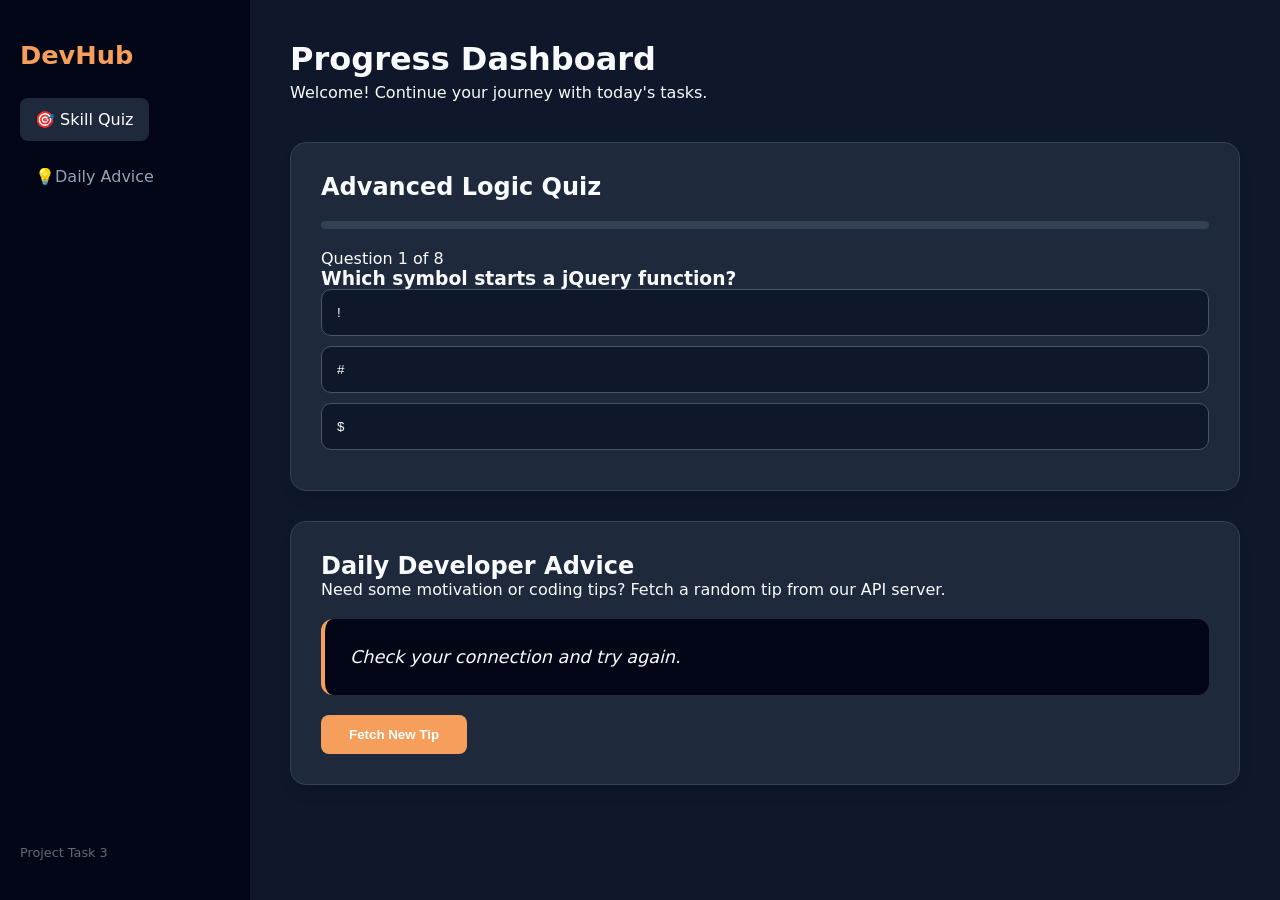
==== task3/index.html @ 41f7eea9 "task3" ====
<!DOCTYPE html>
<html lang="en">
<head>
    <meta charset="UTF-8">
    <meta name="viewport" content="width=device-width, initial-scale=1.0">
    <title>DevHub | Learning Dashboard</title>
    <link rel="stylesheet" href="style.css">
</head>
<body>

    <div class="app-container">
        <aside class="side-nav">
            <div class="logo">Dev<b>Hub</b></div>
            <nav>
                <a href="#quiz-box" class="nav-item active">🎯 Skill Quiz</a>
                <br>
                <br>
                <br>
                <a href="#advice-box" class="nav-item">💡Daily Advice</a>
            </nav>
            <div class="footer-note">Project Task 3</div>
        </aside>
        <main class="main-content">
            <header class="header">
                <h1>Progress Dashboard</h1>
                <p>Welcome! Continue your journey with today's tasks.</p>
            </header>

           
            <section id="quiz-box" class="glass-card">
                <div class="card-header">
                    <h2>Advanced Logic Quiz</h2>
                    <div class="progress-container">
                        <div id="status-bar"></div>
                    </div>
                </div>

                <div id="quiz-ui">
                    <p id="q-count">Question 1 of 8</p>
                    <h3 id="question-text">Loading question...</h3>
                    <div id="options-list">
                    </div>
                </div>

                <div id="results" class="hide">
                    <div class="trophy-icon">🏆</div>
                    <h3>Assessment Complete</h3>
                    <p id="score-display"></p>
                    <button class="action-btn" onclick="resetQuiz()">Restart Assessment</button>
                </div>
            </section>
            <section id="advice-box" class="glass-card">
                <h2>Daily Developer Advice</h2>
                <p>Need some motivation or coding tips? Fetch a random tip from our API server.</p>
                
                <div class="advice-display">
                    <p id="advice-text">"Click the button to load some wisdom."</p>
                </div>
                
                <button class="action-btn purple" onclick="getDailyAdvice()" id="advice-btn">Fetch New Tip</button>
            </section>
        </main>
    </div>

    <script src="script.js"></script>
</body>
</html>
---- task3/style.css ----
:root {
    --bg-main: #0f172a;
    --sidebar-bg: #020617;
    --card-bg: #1e293b;
    --accent: #f69f5c;
    --text-white: #f8fafc;
    --text-dim: #94a3b8;
}

* { box-sizing: border-box; margin: 0; padding: 0; }
body { font-family: 'Inter', system-ui, sans-serif; background: var(--bg-main); color: var(--text-white); }

.app-container { display: flex; min-height: 100vh; }

.side-nav {
    width: 250px;
    background: var(--sidebar-bg);
    padding: 40px 20px;
    display: flex;
    flex-direction: column;
}
.logo { font-size: 1.6rem; margin-bottom: 40px; color: var(--accent); font-weight: bold; }
.nav-item {
    padding: 12px 15px;
    color: var(--text-dim);
    text-decoration: none;
    border-radius: 8px;
    margin-bottom: 8px;
    transition: 0.3s;
}
.nav-item.active, .nav-item:hover { background: #1e293b; color: white; }
.footer-note { margin-top: auto; font-size: 0.8rem; opacity: 0.4; }

.main-content { flex: 1; padding: 40px; }
.header { margin-bottom: 40px; }
.header h1 { font-size: 2rem; margin-bottom: 5px; }

.glass-card {
    background: var(--card-bg);
    padding: 30px;
    border-radius: 16px;
    margin-bottom: 30px;
    border: 1px solid #334155;
    box-shadow: 0 10px 15px -3px rgba(0, 0, 0, 0.1);
}
.progress-container { background: #334155; height: 8px; border-radius: 4px; margin: 20px 0; }
#status-bar { background: var(--accent); height: 100%; width: 0%; border-radius: 4px; transition: 0.4s ease; }

.option-btn {
    display: block; width: 100%;
    padding: 15px; margin-bottom: 10px;
    background: #0f172a; border: 1px solid #475569;
    color: white; text-align: left;
    border-radius: 10px; cursor: pointer; transition: 0.2s;
}
.option-btn:hover { border-color: var(--accent); background: #1e293b; }

.advice-display {
    background: #020617;
    padding: 25px;
    border-radius: 12px;
    margin: 20px 0;
    border-left: 4px solid var(--accent);
}
#advice-text { font-style: italic; font-size: 1.1rem; line-height: 1.5; }

.action-btn {
    padding: 12px 28px; border: none; border-radius: 8px;
    font-weight: 600; cursor: pointer; background: #475569; color: white;
}
.action-btn.purple { background: var(--accent); }
.action-btn:hover { opacity: 0.9; }

.hide { display: none; }
.trophy-icon { font-size: 3rem; margin-bottom: 10px; }

@media (max-width: 850px) {
    .app-container { flex-direction: column; }
    .side-nav { width: 100%; height: auto; padding: 20px; flex-direction: row; align-items: center; justify-content: space-between; }
    .logo, .footer-note { margin-bottom: 0; }
    .main-content { padding: 20px; }
}
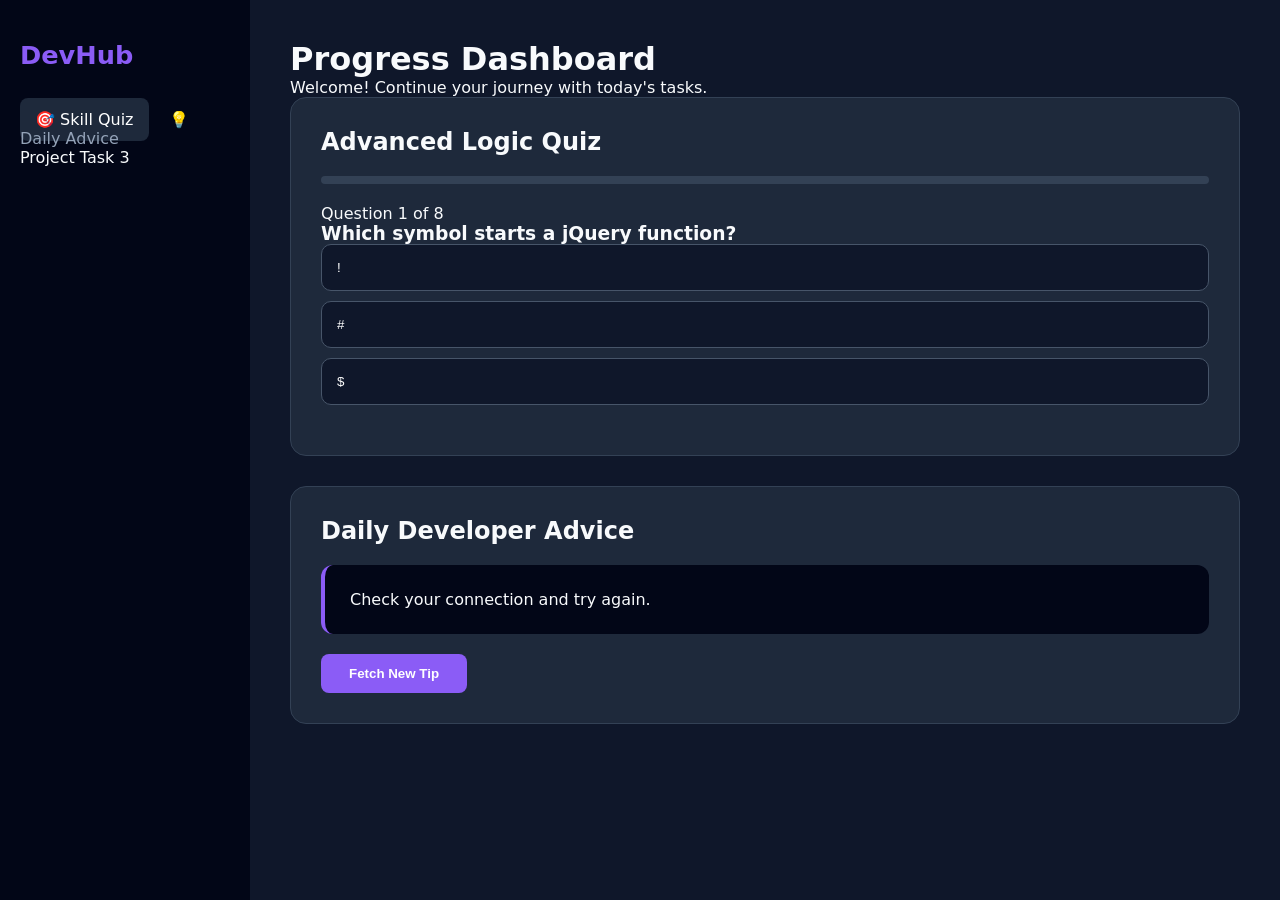
==== commit b47710aa: "task2" ====
--- a/task3/index.html
+++ b/task3/index.html
@@ -3,30 +3,30 @@
 <head>
     <meta charset="UTF-8">
     <meta name="viewport" content="width=device-width, initial-scale=1.0">
-    <title>DevHub | Learning Dashboard</title>
+    <title>DevHub | Dashboard</title>
     <link rel="stylesheet" href="style.css">
 </head>
 <body>
 
     <div class="app-container">
+    
         <aside class="side-nav">
             <div class="logo">Dev<b>Hub</b></div>
             <nav>
                 <a href="#quiz-box" class="nav-item active">🎯 Skill Quiz</a>
-                <br>
-                <br>
-                <br>
-                <a href="#advice-box" class="nav-item">💡Daily Advice</a>
+                <a href="#advice-box" class="nav-item">💡 Daily Advice</a>
             </nav>
             <div class="footer-note">Project Task 3</div>
         </aside>
+
+        
         <main class="main-content">
             <header class="header">
                 <h1>Progress Dashboard</h1>
                 <p>Welcome! Continue your journey with today's tasks.</p>
             </header>
 
-           
+            
             <section id="quiz-box" class="glass-card">
                 <div class="card-header">
                     <h2>Advanced Logic Quiz</h2>
@@ -38,7 +38,11 @@
                 <div id="quiz-ui">
                     <p id="q-count">Question 1 of 8</p>
                     <h3 id="question-text">Loading question...</h3>
-                    <div id="options-list">
+                    <div id="options-list"></div>
+                    
+                
+                    <div class="quiz-controls">
+                        <button id="next-btn" class="action-btn purple hide" onclick="nextQuestion()">Next Question</button>
                     </div>
                 </div>
 
@@ -49,14 +53,13 @@
                     <button class="action-btn" onclick="resetQuiz()">Restart Assessment</button>
                 </div>
             </section>
+
+        
             <section id="advice-box" class="glass-card">
                 <h2>Daily Developer Advice</h2>
-                <p>Need some motivation or coding tips? Fetch a random tip from our API server.</p>
-                
                 <div class="advice-display">
                     <p id="advice-text">"Click the button to load some wisdom."</p>
                 </div>
-                
                 <button class="action-btn purple" onclick="getDailyAdvice()" id="advice-btn">Fetch New Tip</button>
             </section>
         </main>
--- a/task3/style.css
+++ b/task3/style.css
@@ -2,7 +2,9 @@
     --bg-main: #0f172a;
     --sidebar-bg: #020617;
     --card-bg: #1e293b;
-    --accent: #f69f5c;
+    --accent: #8b5cf6;
+    --success: #10b981; 
+    --error: #ef4444;   
     --text-white: #f8fafc;
     --text-dim: #94a3b8;
 }
@@ -12,71 +14,36 @@
 
 .app-container { display: flex; min-height: 100vh; }
 
-.side-nav {
-    width: 250px;
-    background: var(--sidebar-bg);
-    padding: 40px 20px;
-    display: flex;
-    flex-direction: column;
-}
+.side-nav { width: 250px; background: var(--sidebar-bg); padding: 40px 20px; display: flex; flex-direction: column; }
 .logo { font-size: 1.6rem; margin-bottom: 40px; color: var(--accent); font-weight: bold; }
-.nav-item {
-    padding: 12px 15px;
-    color: var(--text-dim);
-    text-decoration: none;
-    border-radius: 8px;
-    margin-bottom: 8px;
-    transition: 0.3s;
-}
+
+.nav-item { padding: 12px 15px; color: var(--text-dim); text-decoration: none; border-radius: 8px; margin-bottom: 8px; transition: 0.3s; }
 .nav-item.active, .nav-item:hover { background: #1e293b; color: white; }
-.footer-note { margin-top: auto; font-size: 0.8rem; opacity: 0.4; }
 
 .main-content { flex: 1; padding: 40px; }
-.header { margin-bottom: 40px; }
-.header h1 { font-size: 2rem; margin-bottom: 5px; }
+.glass-card { background: var(--card-bg); padding: 30px; border-radius: 16px; margin-bottom: 30px; border: 1px solid #334155; }
 
-.glass-card {
-    background: var(--card-bg);
-    padding: 30px;
-    border-radius: 16px;
-    margin-bottom: 30px;
-    border: 1px solid #334155;
-    box-shadow: 0 10px 15px -3px rgba(0, 0, 0, 0.1);
-}
 .progress-container { background: #334155; height: 8px; border-radius: 4px; margin: 20px 0; }
 #status-bar { background: var(--accent); height: 100%; width: 0%; border-radius: 4px; transition: 0.4s ease; }
 
 .option-btn {
-    display: block; width: 100%;
-    padding: 15px; margin-bottom: 10px;
+    display: block; width: 100%; padding: 15px; margin-bottom: 10px;
     background: #0f172a; border: 1px solid #475569;
-    color: white; text-align: left;
-    border-radius: 10px; cursor: pointer; transition: 0.2s;
+    color: white; text-align: left; border-radius: 10px; cursor: pointer; transition: 0.2s;
 }
-.option-btn:hover { border-color: var(--accent); background: #1e293b; }
 
-.advice-display {
-    background: #020617;
-    padding: 25px;
-    border-radius: 12px;
-    margin: 20px 0;
-    border-left: 4px solid var(--accent);
-}
-#advice-text { font-style: italic; font-size: 1.1rem; line-height: 1.5; }
+.correct { background-color: var(--success) !important; border-color: #059669 !important; }
+.wrong { background-color: var(--error) !important; border-color: #b91c1c !important; }
+.disabled-btn { pointer-events: none; opacity: 0.7; }
 
-.action-btn {
-    padding: 12px 28px; border: none; border-radius: 8px;
-    font-weight: 600; cursor: pointer; background: #475569; color: white;
-}
+.quiz-controls { margin-top: 20px; text-align: right; }
+.advice-display { background: #020617; padding: 25px; border-radius: 12px; margin: 20px 0; border-left: 4px solid var(--accent); }
+
+.action-btn { padding: 12px 28px; border: none; border-radius: 8px; font-weight: 600; cursor: pointer; background: #475569; color: white; }
 .action-btn.purple { background: var(--accent); }
-.action-btn:hover { opacity: 0.9; }
-
 .hide { display: none; }
-.trophy-icon { font-size: 3rem; margin-bottom: 10px; }
 
 @media (max-width: 850px) {
     .app-container { flex-direction: column; }
-    .side-nav { width: 100%; height: auto; padding: 20px; flex-direction: row; align-items: center; justify-content: space-between; }
-    .logo, .footer-note { margin-bottom: 0; }
-    .main-content { padding: 20px; }
+    .side-nav { width: 100%; height: auto; flex-direction: row; justify-content: space-between; }
 }
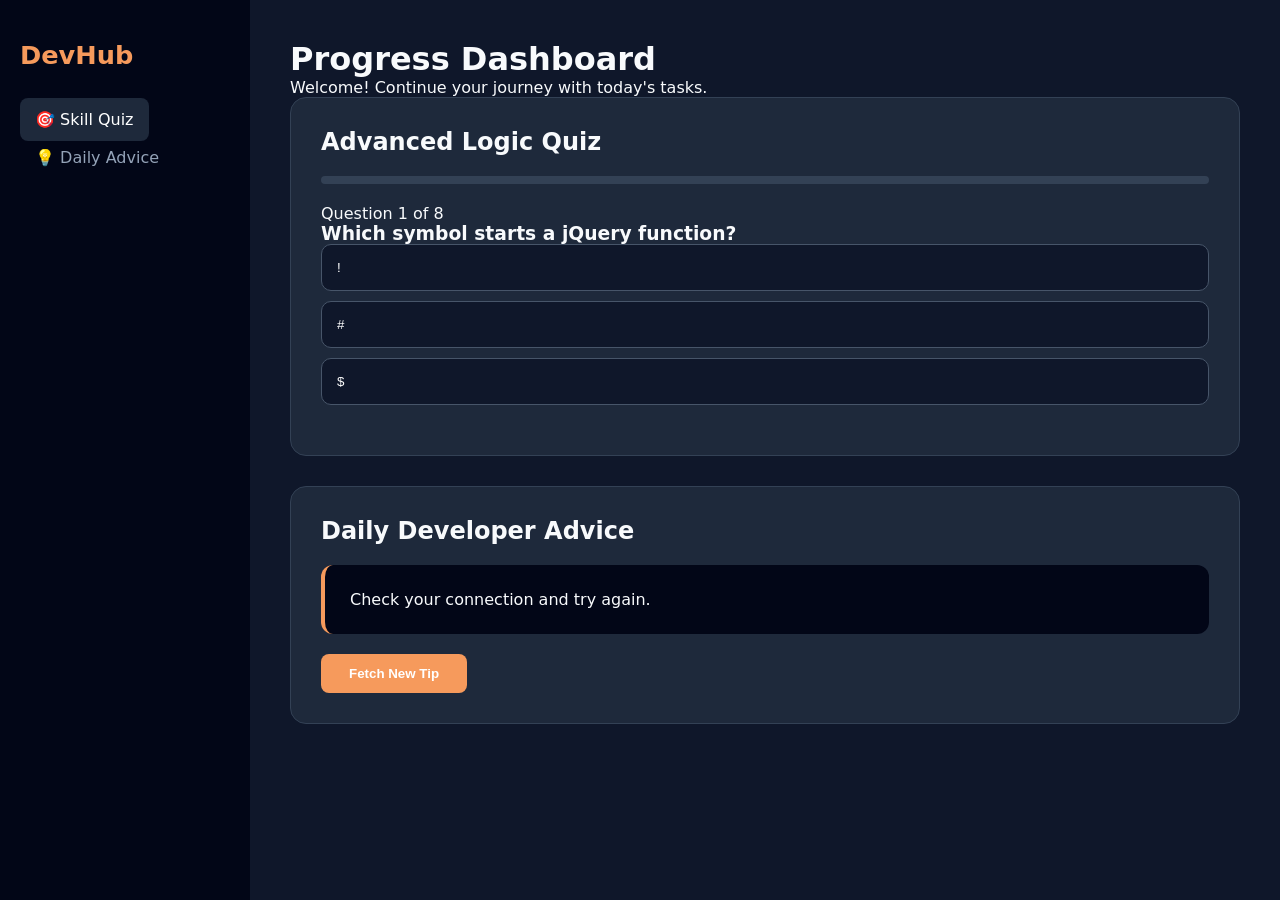
==== commit c97bca55: "task3" ====
--- a/task3/index.html
+++ b/task3/index.html
@@ -7,26 +7,22 @@
     <link rel="stylesheet" href="style.css">
 </head>
 <body>
-
     <div class="app-container">
-    
         <aside class="side-nav">
             <div class="logo">Dev<b>Hub</b></div>
             <nav>
                 <a href="#quiz-box" class="nav-item active">🎯 Skill Quiz</a>
+                <br><br>
                 <a href="#advice-box" class="nav-item">💡 Daily Advice</a>
             </nav>
-            <div class="footer-note">Project Task 3</div>
         </aside>
 
-        
         <main class="main-content">
             <header class="header">
                 <h1>Progress Dashboard</h1>
                 <p>Welcome! Continue your journey with today's tasks.</p>
             </header>
 
-            
             <section id="quiz-box" class="glass-card">
                 <div class="card-header">
                     <h2>Advanced Logic Quiz</h2>
@@ -39,8 +35,6 @@
                     <p id="q-count">Question 1 of 8</p>
                     <h3 id="question-text">Loading question...</h3>
                     <div id="options-list"></div>
-                    
-                
                     <div class="quiz-controls">
                         <button id="next-btn" class="action-btn purple hide" onclick="nextQuestion()">Next Question</button>
                     </div>
@@ -54,7 +48,6 @@
                 </div>
             </section>
 
-        
             <section id="advice-box" class="glass-card">
                 <h2>Daily Developer Advice</h2>
                 <div class="advice-display">
@@ -64,7 +57,6 @@
             </section>
         </main>
     </div>
-
     <script src="script.js"></script>
 </body>
 </html>
--- a/task3/style.css
+++ b/task3/style.css
@@ -2,7 +2,7 @@
     --bg-main: #0f172a;
     --sidebar-bg: #020617;
     --card-bg: #1e293b;
-    --accent: #8b5cf6;
+    --accent: #f69a5c;
     --success: #10b981; 
     --error: #ef4444;   
     --text-white: #f8fafc;
@@ -32,9 +32,17 @@
     color: white; text-align: left; border-radius: 10px; cursor: pointer; transition: 0.2s;
 }
 
-.correct { background-color: var(--success) !important; border-color: #059669 !important; }
-.wrong { background-color: var(--error) !important; border-color: #b91c1c !important; }
-.disabled-btn { pointer-events: none; opacity: 0.7; }
+.option-btn.correct { 
+    background-color: var(--success) !important; 
+    border-color: #059669 !important; 
+}
+
+.option-btn.wrong { 
+    background-color: var(--error) !important; 
+    border-color: #b91c1c !important; 
+}
+
+.disabled-btn { pointer-events: none; opacity: 0.8; }
 
 .quiz-controls { margin-top: 20px; text-align: right; }
 .advice-display { background: #020617; padding: 25px; border-radius: 12px; margin: 20px 0; border-left: 4px solid var(--accent); }
@@ -45,5 +53,5 @@
 
 @media (max-width: 850px) {
     .app-container { flex-direction: column; }
-    .side-nav { width: 100%; height: auto; flex-direction: row; justify-content: space-between; }
+    .side-nav { width: 100%; height: auto; flex-direction: row; justify-content: space-between; padding: 20px; }
 }
